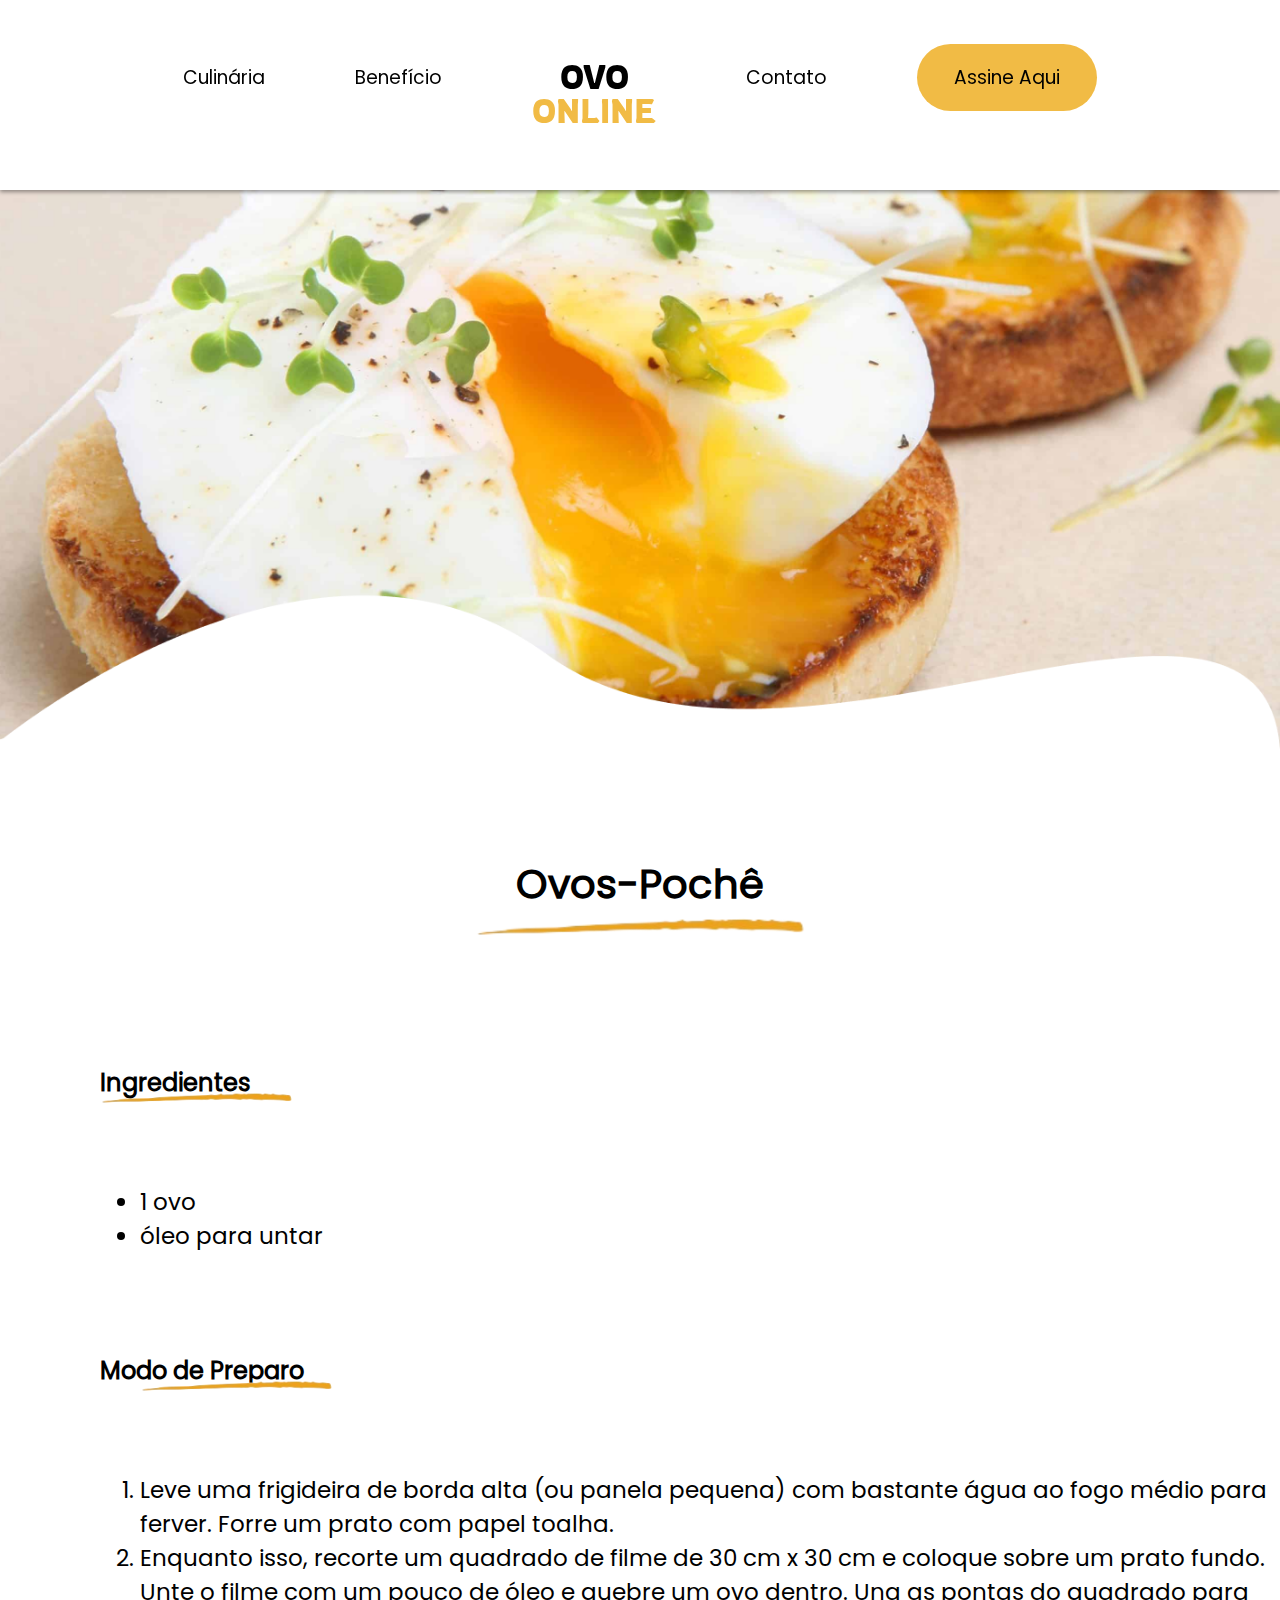
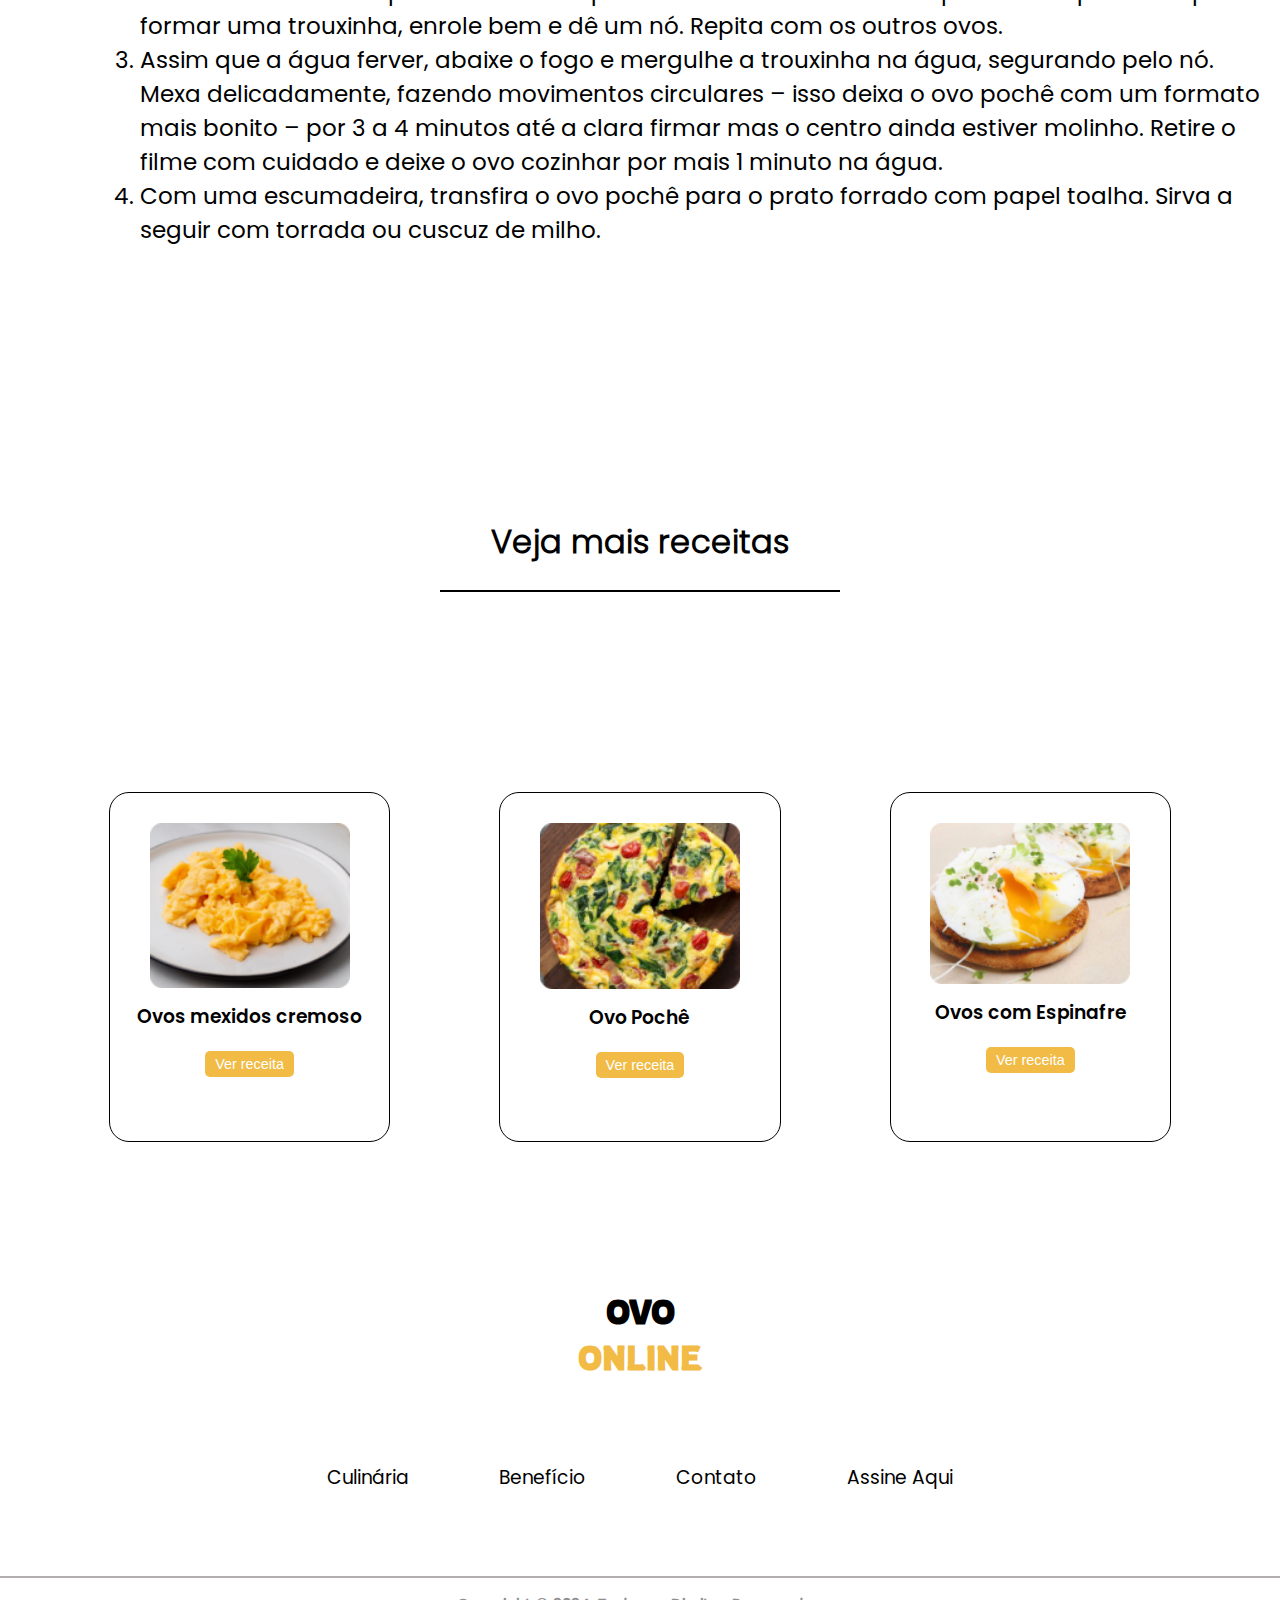
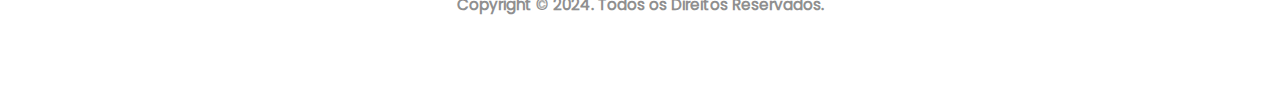
==== ovo-poche.html @ 3a561610 "terminei" ====
<!DOCTYPE html>
<html lang="pt-br">

<head>
    <meta charset="UTF-8">
    <meta name="viewport" content="width=device-width, initial-scale=1.0">
    <link rel="stylesheet" href="style1.css">
    <link rel="icon" href="assets/logo.png">
    <title>Ovo Online</title>
</head>

<body>
    <header class="cbecalho">
        <div class="container">

            <div id="navegacao">
                <div>
                    <a href="index.html">
                        <h3>Culinária</h3>
                    </a>
                </div>
                <div>
                    <a href="index.html">
                        <h3>Benefício</h3>
                    </a>
                </div>
               
                    <div class="titulo">
                        <a href="index.html">
                        <h1 class="titulo-ovo">OVO </h1>
                        <H1 class="titulo-online">ONLINE</H1>
                    </a>
                    </div>
                <div>
                    <a href="index.html">
                        <h3>Contato</h3>
                    </a>
                </div>
                <div class="assineAqui">
                    <a href="index.html">
                        <h3>Assine Aqui</h3>
                    </a>
                </div>
            </div>
        </div>

    </header>
    <main>
        <div class="imagem-principal">
            <img src="assets/ovo-poch1.png" alt="">
        </div>
        <div class="ovos-h1">
            <h1>Ovos-Pochê</h1>
        </div>
        <div class="ovos-cremosos">
            <img src="assets/contato.png" alt="">
        </div>
        <div class="ingredientes">
            <h2>Ingredientes</h2>
        <div class="ingredientes-ovos">
            <img src="assets/ingredientes.png" alt="">
        </div> 
        <div class="lista">
            <ul>
                <li>1 ovo</li>
                <li>óleo para untar</li>
            </ul>
        </div>
    </div>

    <div class="modo-preparo">
        <h2>Modo de Preparo</h2>
        <div class="modo-de-preparo">
            <img src="assets/ingredientes.png" alt="">
        </div>
        <div class="lista-modo">
            <ol>
                <li>Leve uma frigideira de borda alta (ou panela pequena) com bastante água ao fogo médio para ferver. Forre um prato com papel toalha.</li>
                <li>Enquanto isso, recorte um quadrado de filme de 30 cm x 30 cm e coloque sobre um prato fundo. Unte o filme com um pouco de óleo e quebre um ovo dentro. Una as pontas do quadrado para formar uma trouxinha, enrole bem e dê um nó. Repita com os outros ovos.</li>
                <li>Assim que a água ferver, abaixe o fogo e mergulhe a trouxinha na água, segurando pelo nó. Mexa delicadamente, fazendo movimentos circulares – isso deixa o ovo pochê com um formato mais bonito – por 3 a 4 minutos até a clara firmar mas o centro ainda estiver molinho. Retire o filme com cuidado e deixe o ovo cozinhar por mais 1 minuto na água.</li>
                <li>Com uma escumadeira, transfira o ovo pochê para o prato forrado com papel toalha. Sirva a seguir com torrada ou cuscuz de milho.</li>
            </ol>
        </div>
    </div>
    
    <div id="culinaria">
        <div class="titulo-receita">
            <h1>Veja mais receitas</h1>
        </div>
        <div class="receitas-container">
            <div class="receita">
                <img src="assets/ovo-mexido.png" alt="">
                <h3>Ovos mexidos cremoso</h3>
                <a href ="ovos-cremoso.html">
                <button>Ver receita</button></a>
            </div>
            <div class="receita">
                <img src="assets/ovo-poche.png" alt="">
                <h3>Ovo Pochê</h3>
                <a href="ovo-poche.html">
                <button>Ver receita</button></a>
            </div>
            <div class="receita">
                <img src="assets/ovo-forno.png" alt="">
            
                <h3>Ovos com Espinafre</h3> 
                <a href="ovo-espinafre.html">
                <button>Ver receita</button></a>
            </div>
        </div>
    </div>


    <footer>
        <div class="rodape">
            <div class="titulo-rodape">
                <h1 class="titulo-ovorodape">OVO </h1>
                <H1 class="titulo-onlinerodape">ONLINE</H1>
            </div>
            <div id="navegacao">
                <div>
                    <a href="index.html">
                        <h3>Culinária</h3>
                    </a>
                </div>
                <div>
                    <a href="index.html">
                        <h3>Benefício</h3>
                    </a>
                </div>
                <div>
                    <a href="index.html">
                        <h3>Contato</h3>
                    </a>
                </div>
                <div class="assineAqui-rodape">
                    <a href="index.html">
                        <h3>Assine Aqui</h3>
                    </a>
                </div>

            </div>
            <div class="linha-total">
                <div class="linha-rodape">
                </div>
                <div class="copy-rodape">
                    <h3>Copyright © 2024. Todos os Direitos Reservados.</h3>
                </div>
            </div>
    </footer>


   
        
    </body>
    </html>
---- style1.css ----
@font-face {
    font-family: poppins;
    src: url(assets/Poppins-Regular.ttf);
}

@font-face {
    font-family: rowdies;
    src: url(assets/Rowdies-Regular.ttf);
}
@font-face {
    font-family: SemiBoldPoppins;
    src: url(assets/Poppins-SemiBold.ttf);
}
@font-face {
    font-family: lightPoppins;
    src: url(assets/Poppins-Light.ttf);
}

body {
   
    flex-direction: column;

    margin: 0;
  
    background-color: #ffffff;
}

header {
    /* deixa o cabeçalho fixo NÃO MEXE LAURA */
    position: fixed;
    top: -5vh;
    width: 100%;
    z-index: 1000;
    padding: 10px 0;
}

.container {
    /* AQUI VAI DEIXAR TUDO DENTRO DO CABEÇALHO NO CENTRO BONITINHO E O TAMANHO DO CABECALHO*/
    text-align: center;
    display: flex;
    height: 25vh;
    /* Certifique-se de que essa altura é suficiente */
    justify-content: center;
    /* Ajuste aqui para garantir centralização */
    align-items: center;
    background-color: #FFF;
    box-shadow: 0 2px 4px rgba(0, 0, 0, 0.396);
}

#navegacao {
    /* AQUI TAMBÉM VAI DEIXAR TUdo BONITINHO NO CABEÇALHO */
    align-items: center;
    text-align: center;
    display: flex;
    justify-content: center;
    /* Adiciona para centralizar o conteúdo */
}


#navegacao h1 {
    /* AQUI VAI MUDAR A FONT E O TAMANHO DELA NO CABEÇALHO SERIA A PARTE LÁ DO OVO  ONLINE*/
    font-family: rowdies;
    font-weight: 300;
}

#navegacao h3 {
    /* AQUI MUDA COR FONTE DO RESTO DO CABEÇALHO */
    font-family: poppins;
    font-weight: 300;
    color: black;
}

.titulo-ovo {
    /* abaxei aqui porque estava bem alto e queria que ficasse perto do online */
    margin-top: 6vh;
}
.assineAqui {
    /* deixei ele com o fundo e as bordas redondas */
    background-color: #F1BB45;
    border-radius: 34px;
    width: 20vh;
}

.titulo-online {
    /* COLOQUEI  PARA MUDAR A COR DO ONLINE DO OVO */
    color: #F1BB45;
    margin-top: -3vh;
}

#navegacao div {
    /* AQUI DA UM ESPAÇOENTRE AS PALAVRA EXEMPLO BENEFÍCIO  CULINÁRIA */
    margin: 5vh;
    cursor: pointer;
}


a {
    /* ISSO TIRA O TRAÇO DEBAIXO DA PALAVRA */
    text-decoration: none;
}


/* aqui acabou a parte do cabeçalho  */

/* começo da imagem! */
.imagem-principal img {
    /* editei a própria imagem para ela ficar 100% de largura na tela ------ */
        width: 100%;

    margin-top: 20vh;

}

.imagem-principal {
    /* aqui também arrumei a div da imagem principal do ovo para ficar 100% na tela */
    width: 100%;
    height: auto;

}
h5{
    font-family: "poppins";
}

.ovos-h1{
    font-family: 'Poppins';
    font-size: 20px;
    text-align: center;
    justify-content: center;
    margin-top: 100px;
}
.ovos-cremosos{
    text-align: center;
    justify-content: center;
    margin-top: -50px;
}
.ingredientes{
    font-family: 'Poppins';
    margin-left: 100px;
    margin-top: 100px;
}
.ingredientes-ovos{
    margin-left: -140px;
  margin-top: -80px;
}

.lista{
font-family: 'Poppins';
font-size: 23px;

}


.modo-preparo{
    font-family: 'Poppins';
    margin-left: 100px;
    margin-top: 100px;
}

.modo-de-preparo{
    margin-left: -100px;
  margin-top: -80px;
}

.lista-modo{
    font-family: 'Poppins';
    font-size: 23px;
      
}

.titulo a {
    color: inherit; /* Inherit irá herdar a cor do elemento pai */
    text-decoration: none; /* Remove o sublinhado */
  }


  .titulo-receita {
    text-align: center;
    margin: 100px auto; 
    border-bottom: 2px solid black;
    padding-bottom: 2px; 
    margin-top: 250px;
    width: 400px; 
    display: flex;
    flex-direction: column;
    align-items: center; 
    font-family: 'lightPoppins';
} 

  .receitas-container {
    display: flex;
    justify-content: space-evenly;
    margin-top: 200px; }

.receita {
    border: 1px solid black; 
    padding: 10px; 
    width: 22%; 
    height: 350px;
    text-align: center; 
    box-sizing: border-box; 
    border-radius: 20px;
}

.receita img {
    width: 200px; 
    height: auto;
    margin-top: 20px;
}

.receita h3 {
    margin-top: 10px; 
    margin-bottom: 5px; 
    font-family: 'SemiBoldPoppins';
}

.receita button {
    padding: 5px 10px; 
    border: none;
    background-color: #F1BB45;
    color: white;
    cursor: pointer;
    border-radius: 5px;
    font-size: 0.9rem;
    margin-top: 15px; 
}

.receita button:hover {
    background-color: gray; 
}


/*Rodapé*/
.rodape{
    height: 400px;
}

.titulo-ovorodape{
    margin-top: 150px;
}
.titulo-ovorodape, .titulo-onlinerodape{
font-family: 'Rowdies';
font-weight: '400';
text-align: center;
justify-content: center;
align-items: center;
}
.titulo-onlinerodape{
   margin-top: -15px;
    color: #F1BB45;
}
.linha-rodape {
    width: 100%;
    height: 2px;
    background-color: #B2AEAE;
    margin-top: 20px;
}
.copy-rodape{
    font-family: 'Poppins';
    font-size: 13px;
    text-align: center;
    align-items: center ;
    color: #8F8F8F;

}
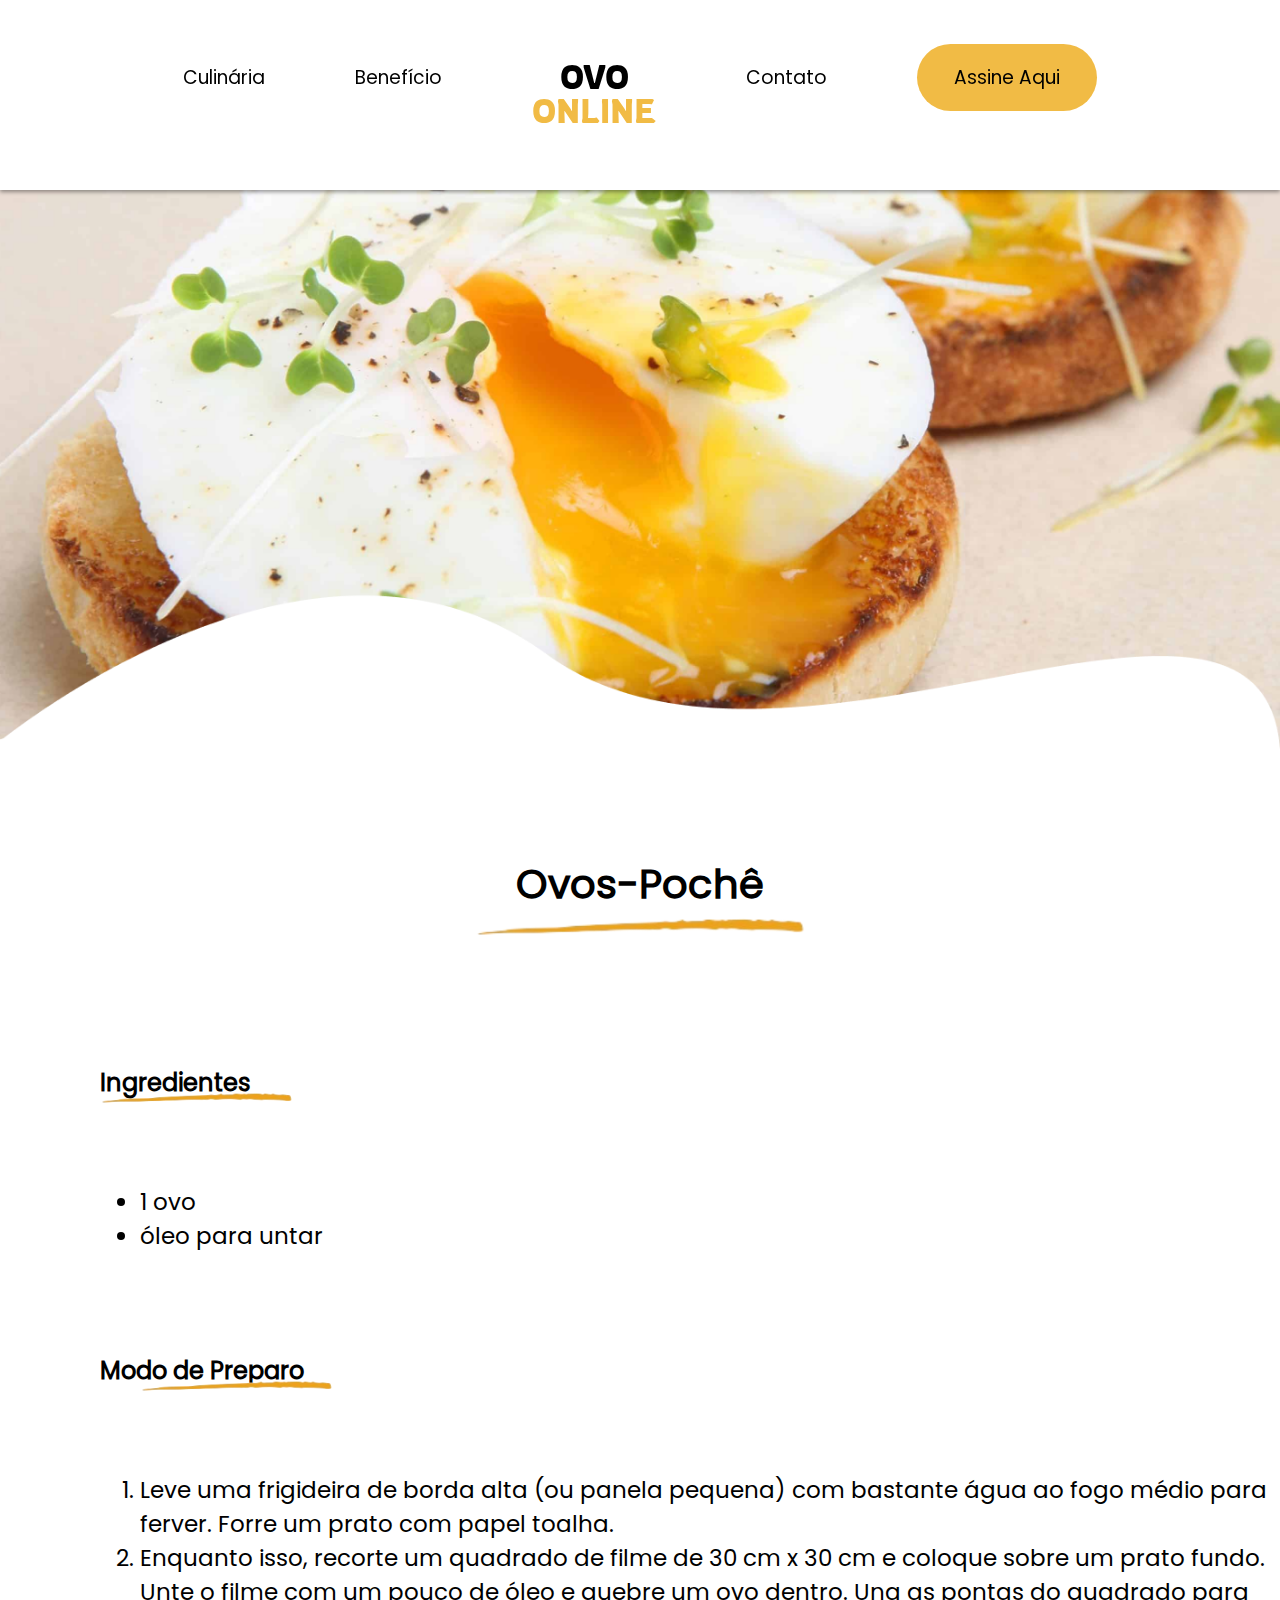
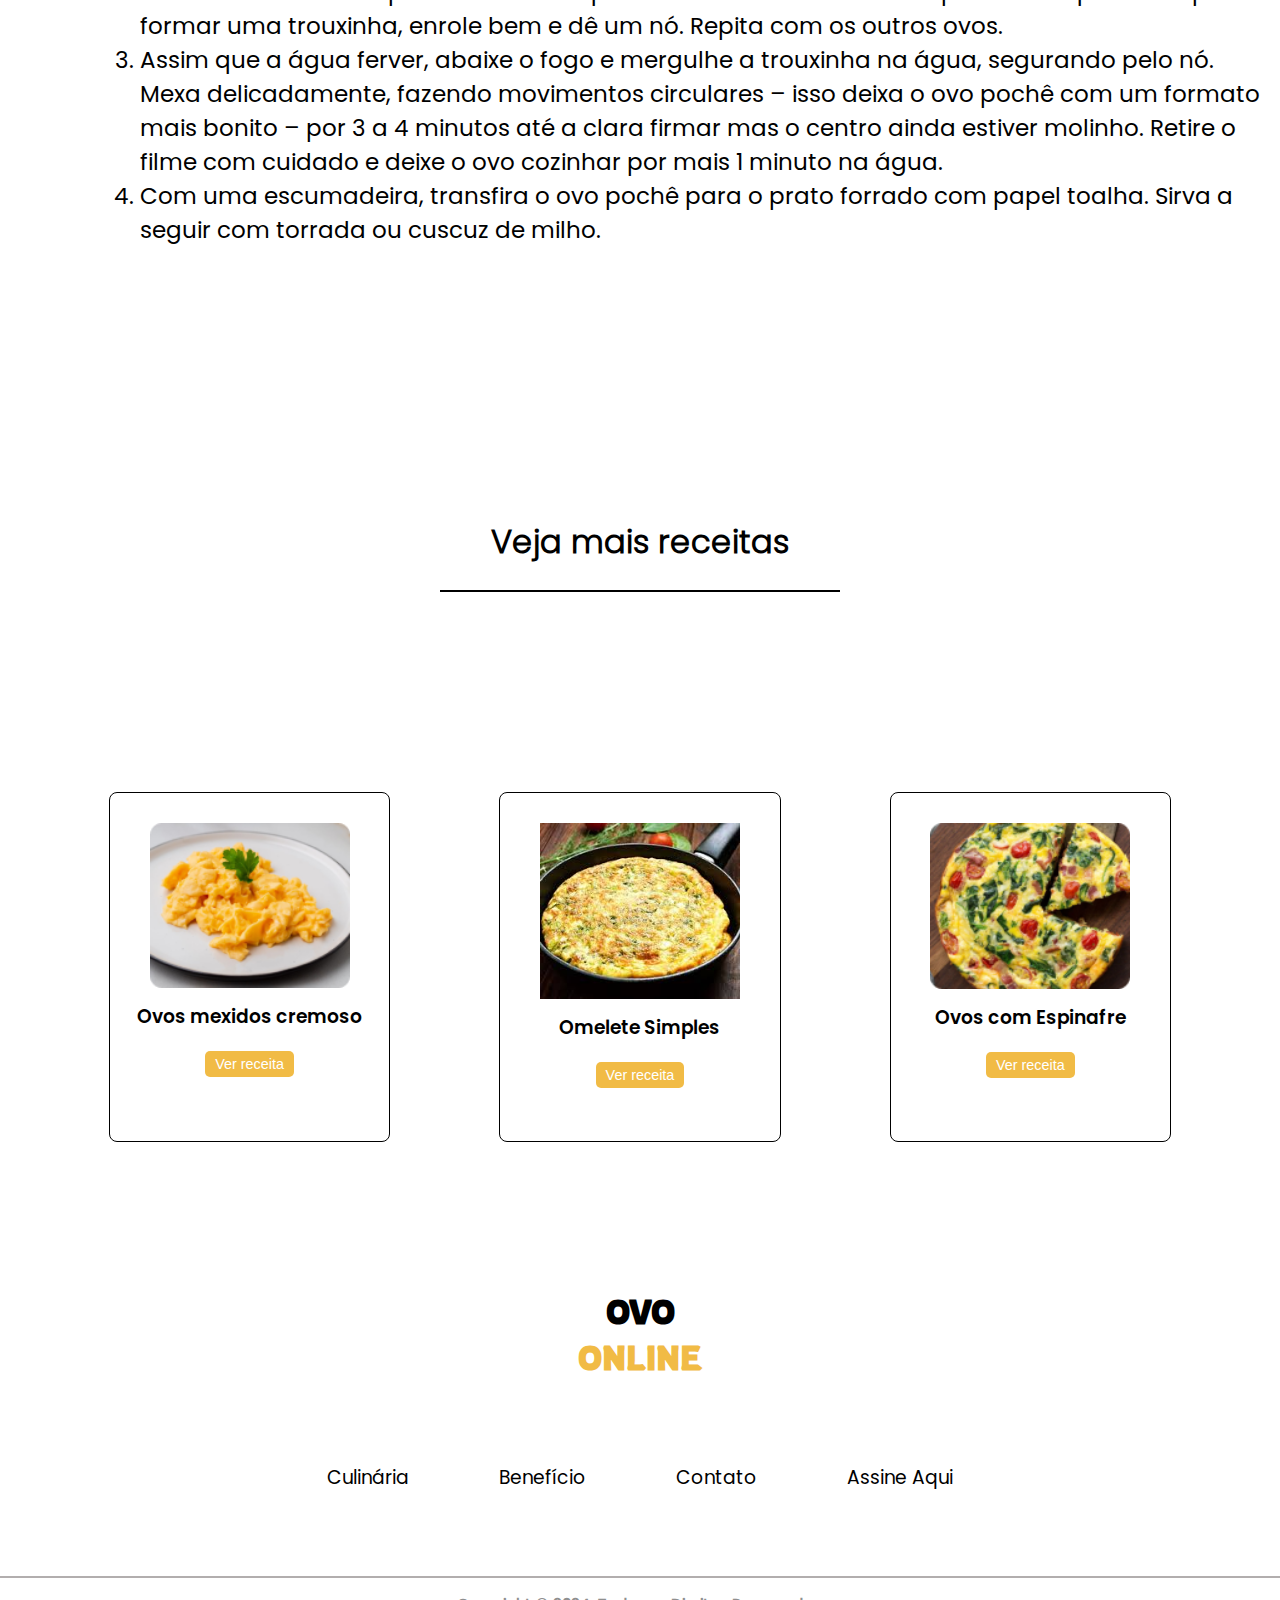
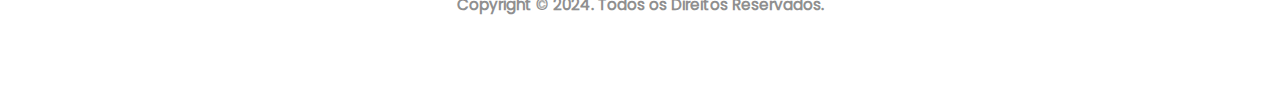
==== commit f812d577: "mudanças finais" ====
--- a/ovo-poche.html
+++ b/ovo-poche.html
@@ -88,19 +88,19 @@
             <h1>Veja mais receitas</h1>
         </div>
         <div class="receitas-container">
-            <div class="receita">
+            <div class="receita" id="teste">
                 <img src="assets/ovo-mexido.png" alt="">
                 <h3>Ovos mexidos cremoso</h3>
                 <a href ="ovos-cremoso.html">
                 <button>Ver receita</button></a>
             </div>
-            <div class="receita">
-                <img src="assets/ovo-poche.png" alt="">
-                <h3>Ovo Pochê</h3>
-                <a href="ovo-poche.html">
+            <div class="receita" id="teste">
+                <img src="assets/omelete.png" alt="">
+                <h3>Omelete Simples</h3>
+                <a href="omelete.html">
                 <button>Ver receita</button></a>
             </div>
-            <div class="receita">
+            <div class="receita" id="teste">
                 <img src="assets/ovo-forno.png" alt="">
             
                 <h3>Ovos com Espinafre</h3> 
--- a/style1.css
+++ b/style1.css
@@ -261,4 +261,26 @@
     align-items: center ;
     color: #8F8F8F;
 
+}
+
+
+
+
+
+
+
+
+
+
+
+/*Relevo */
+
+#teste {
+    position: relative;
+    border-radius: 8px; 
+}
+
+#teste:hover {
+    top: -10px;
+    box-shadow: 0 10px 10px rgba(0, 0, 0, 0.3); /* Mantém a sombra suave */
 }